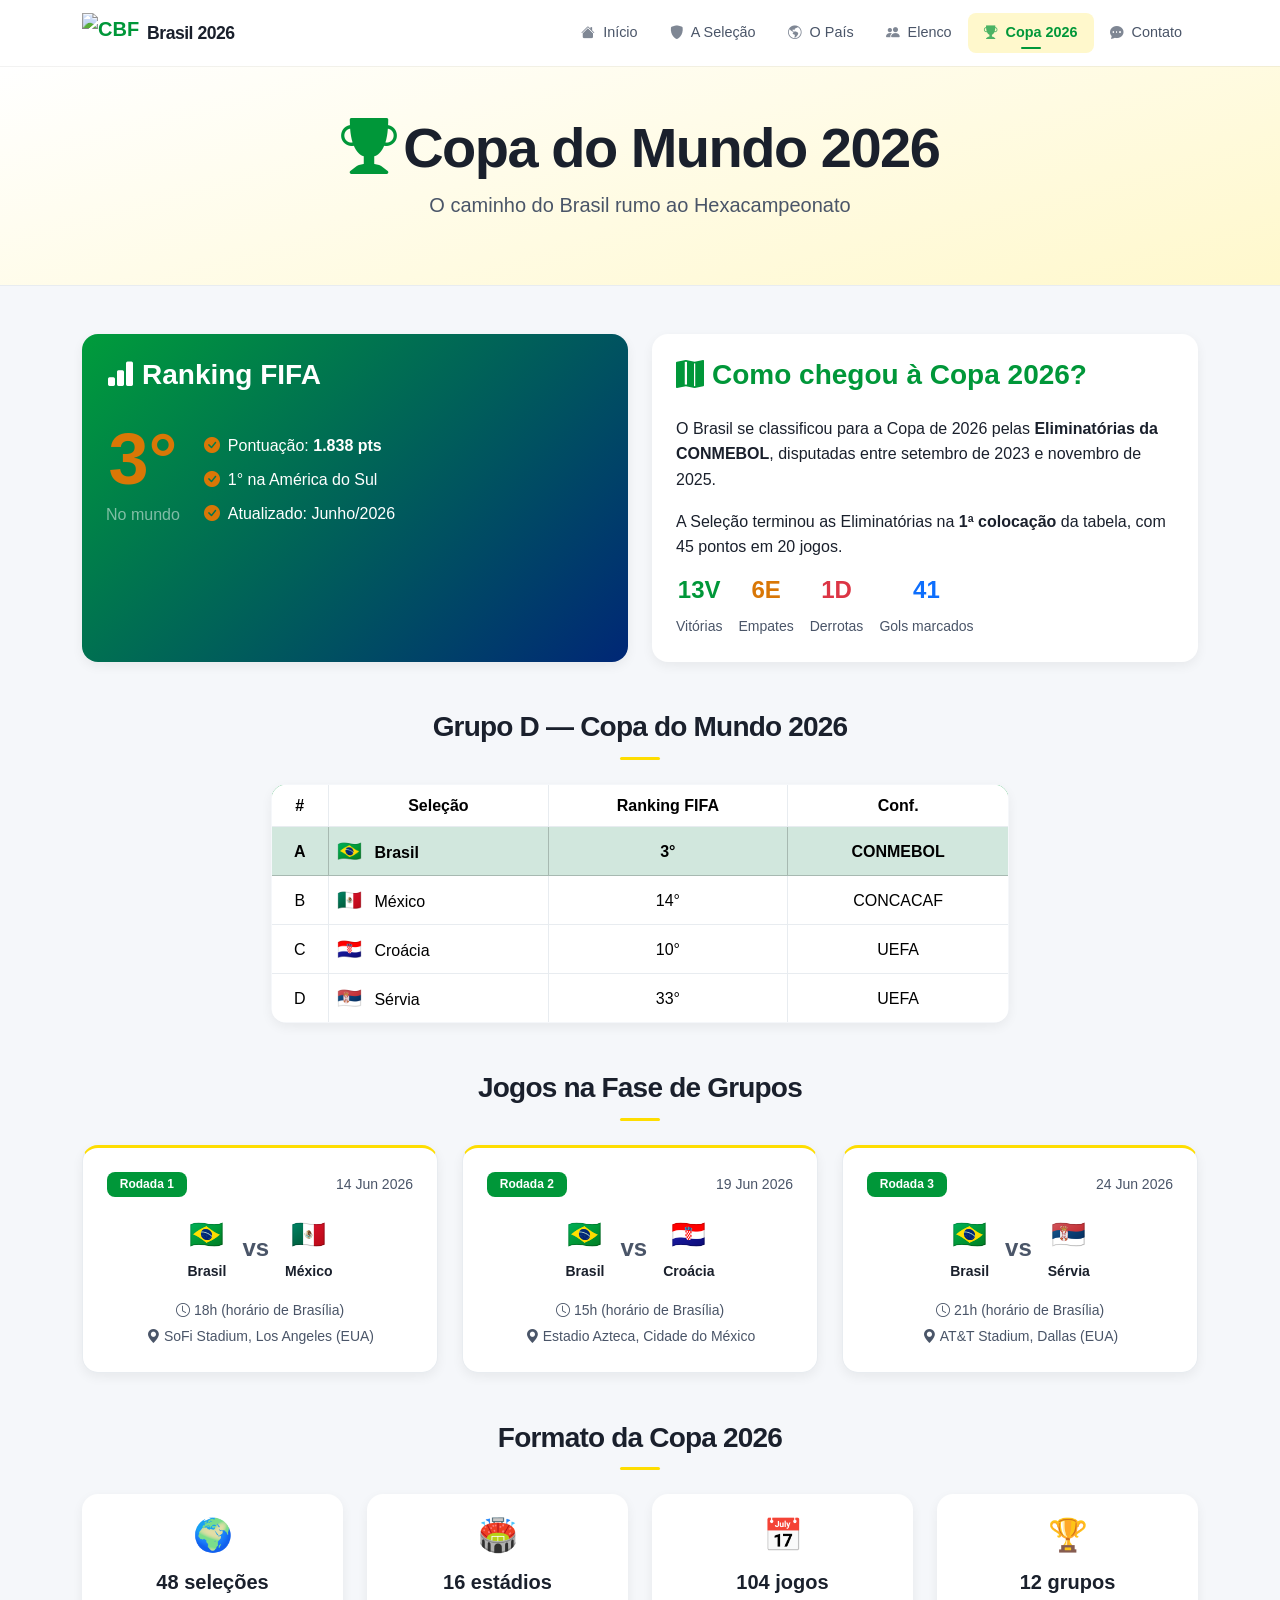
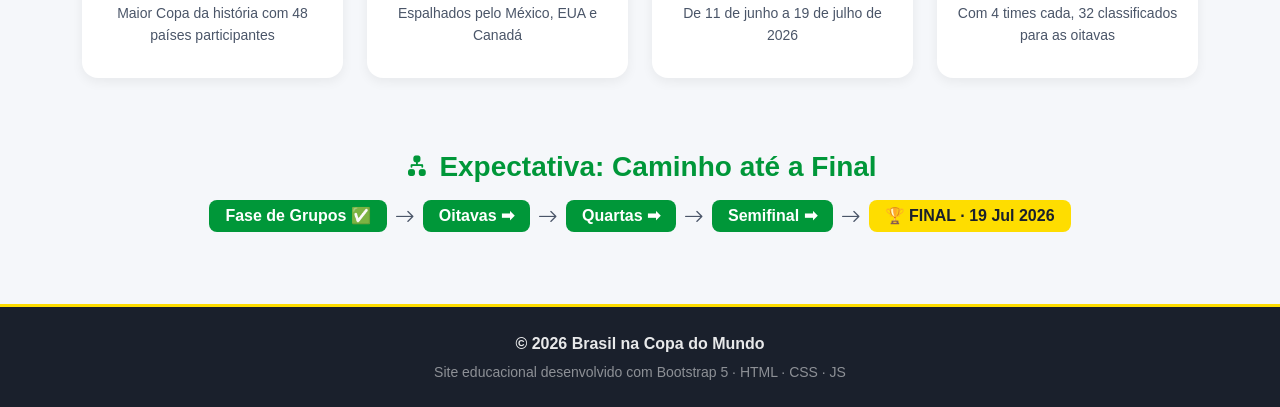
==== copa2026.html @ d20e6089 "v1.0 v1.0" ====
<!DOCTYPE html>
<html lang="pt-BR">
<head>
  <meta charset="UTF-8"/>
  <meta name="viewport" content="width=device-width, initial-scale=1.0"/>
  <title>Copa 2026 - Brasil</title>
  <link rel="stylesheet" href="https://cdn.jsdelivr.net/npm/bootstrap@5.3.3/dist/css/bootstrap.min.css"/>
  <link rel="stylesheet" href="https://cdn.jsdelivr.net/npm/bootstrap-icons@1.11.3/font/bootstrap-icons.min.css"/>
  <link rel="stylesheet" href="css/style.css"/>
</head>
<body>

  <nav class="navbar navbar-expand-lg navbar-light sticky-top" id="mainNav">
    <div class="container">
      <a class="navbar-brand d-flex align-items-center gap-2" href="index.html">
        <img src="https://upload.wikimedia.org/wikipedia/commons/thumb/4/47/CBF_logo.svg/80px-CBF_logo.svg.png" alt="CBF" height="40"/>
        <span class="fw-bold">Brasil 2026</span>
      </a>
      <button class="navbar-toggler" type="button" data-bs-toggle="collapse" data-bs-target="#navMenu">
        <span class="navbar-toggler-icon"></span>
      </button>
      <div class="collapse navbar-collapse" id="navMenu">
        <ul class="navbar-nav ms-auto">
          <li class="nav-item"><a class="nav-link" href="index.html"><i class="bi bi-house-fill"></i> Início</a></li>
          <li class="nav-item"><a class="nav-link" href="selecao.html"><i class="bi bi-shield-fill"></i> A Seleção</a></li>
          <li class="nav-item"><a class="nav-link" href="pais.html"><i class="bi bi-globe-americas"></i> O País</a></li>
          <li class="nav-item"><a class="nav-link" href="elenco.html"><i class="bi bi-people-fill"></i> Elenco</a></li>
          <li class="nav-item"><a class="nav-link active" href="copa2026.html"><i class="bi bi-trophy-fill"></i> Copa 2026</a></li>
          <li class="nav-item"><a class="nav-link" href="formulario.html"><i class="bi bi-chat-dots-fill"></i> Contato</a></li>
        </ul>
      </div>
    </div>
  </nav>

  <div class="page-header text-center py-5">
    <div class="container">
      <h1 class="display-4 fw-bold"><i class="bi bi-trophy-fill me-2"></i>Copa do Mundo 2026</h1>
      <p class="lead">O caminho do Brasil rumo ao Hexacampeonato</p>
    </div>
  </div>

  <div class="container py-5">

    <!-- CLASSIFICAÇÃO -->
    <div class="row g-4 mb-5">
      <div class="col-md-6">
        <div class="p-4 rounded-4 shadow h-100" style="background:linear-gradient(135deg,#009c3b,#002776);">
          <h3 class="text-white fw-bold mb-4"><i class="bi bi-bar-chart-fill me-2"></i>Ranking FIFA</h3>
          <div class="d-flex align-items-center gap-4">
            <div class="text-center">
              <h1 class="display-2 fw-bold text-warning mb-0">3°</h1>
              <p class="text-white-50">No mundo</p>
            </div>
            <div class="text-white">
              <p class="mb-2"><i class="bi bi-check-circle-fill text-warning me-2"></i>Pontuação: <strong>1.838 pts</strong></p>
              <p class="mb-2"><i class="bi bi-check-circle-fill text-warning me-2"></i>1° na América do Sul</p>
              <p class="mb-0"><i class="bi bi-check-circle-fill text-warning me-2"></i>Atualizado: Junho/2026</p>
            </div>
          </div>
        </div>
      </div>
      <div class="col-md-6">
        <div class="p-4 rounded-4 shadow h-100 bg-light">
          <h3 class="fw-bold mb-4 text-success"><i class="bi bi-map-fill me-2"></i>Como chegou à Copa 2026?</h3>
          <p>O Brasil se classificou para a Copa de 2026 pelas <strong>Eliminatórias da CONMEBOL</strong>, disputadas entre setembro de 2023 e novembro de 2025.</p>
          <p>A Seleção terminou as Eliminatórias na <strong>1ª colocação</strong> da tabela, com 45 pontos em 20 jogos.</p>
          <div class="d-flex gap-3 mt-3">
            <div class="text-center">
              <h4 class="fw-bold text-success">13V</h4>
              <small class="text-muted">Vitórias</small>
            </div>
            <div class="text-center">
              <h4 class="fw-bold text-warning">6E</h4>
              <small class="text-muted">Empates</small>
            </div>
            <div class="text-center">
              <h4 class="fw-bold text-danger">1D</h4>
              <small class="text-muted">Derrotas</small>
            </div>
            <div class="text-center">
              <h4 class="fw-bold text-primary">41</h4>
              <small class="text-muted">Gols marcados</small>
            </div>
          </div>
        </div>
      </div>
    </div>

    <!-- GRUPO -->
    <h2 class="section-title text-center mb-4">Grupo D — Copa do Mundo 2026</h2>
    <div class="row g-3 justify-content-center mb-5">
      <div class="col-md-8">
        <div class="table-responsive rounded-4 overflow-hidden shadow">
          <table class="table table-bordered align-middle text-center mb-0">
            <thead style="background:#009c3b; color:white;">
              <tr>
                <th>#</th>
                <th>Seleção</th>
                <th>Ranking FIFA</th>
                <th>Conf.</th>
              </tr>
            </thead>
            <tbody>
              <tr class="table-success fw-bold">
                <td>A</td>
                <td class="text-start"><span class="fs-5 me-2">🇧🇷</span> Brasil</td>
                <td>3°</td>
                <td>CONMEBOL</td>
              </tr>
              <tr>
                <td>B</td>
                <td class="text-start"><span class="fs-5 me-2">🇲🇽</span> México</td>
                <td>14°</td>
                <td>CONCACAF</td>
              </tr>
              <tr>
                <td>C</td>
                <td class="text-start"><span class="fs-5 me-2">🇭🇷</span> Croácia</td>
                <td>10°</td>
                <td>UEFA</td>
              </tr>
              <tr>
                <td>D</td>
                <td class="text-start"><span class="fs-5 me-2">🇷🇸</span> Sérvia</td>
                <td>33°</td>
                <td>UEFA</td>
              </tr>
            </tbody>
          </table>
        </div>
      </div>
    </div>

    <!-- JOGOS NA FASE DE GRUPOS -->
    <h2 class="section-title text-center mb-4">Jogos na Fase de Grupos</h2>
    <div class="row g-4 mb-5">

      <div class="col-md-4">
        <div class="jogo-card p-4 rounded-4 shadow h-100">
          <div class="d-flex justify-content-between align-items-center mb-3">
            <span class="badge bg-success">Rodada 1</span>
            <span class="text-muted small">14 Jun 2026</span>
          </div>
          <div class="text-center">
            <div class="d-flex align-items-center justify-content-center gap-3 mb-3">
              <div class="text-center">
                <div class="fs-3">🇧🇷</div>
                <small class="fw-bold">Brasil</small>
              </div>
              <span class="fs-4 fw-bold text-muted">vs</span>
              <div class="text-center">
                <div class="fs-3">🇲🇽</div>
                <small class="fw-bold">México</small>
              </div>
            </div>
            <p class="text-muted small mb-1"><i class="bi bi-clock me-1"></i>18h (horário de Brasília)</p>
            <p class="text-muted small mb-0"><i class="bi bi-geo-alt-fill me-1"></i>SoFi Stadium, Los Angeles (EUA)</p>
          </div>
        </div>
      </div>

      <div class="col-md-4">
        <div class="jogo-card p-4 rounded-4 shadow h-100">
          <div class="d-flex justify-content-between align-items-center mb-3">
            <span class="badge bg-success">Rodada 2</span>
            <span class="text-muted small">19 Jun 2026</span>
          </div>
          <div class="text-center">
            <div class="d-flex align-items-center justify-content-center gap-3 mb-3">
              <div class="text-center">
                <div class="fs-3">🇧🇷</div>
                <small class="fw-bold">Brasil</small>
              </div>
              <span class="fs-4 fw-bold text-muted">vs</span>
              <div class="text-center">
                <div class="fs-3">🇭🇷</div>
                <small class="fw-bold">Croácia</small>
              </div>
            </div>
            <p class="text-muted small mb-1"><i class="bi bi-clock me-1"></i>15h (horário de Brasília)</p>
            <p class="text-muted small mb-0"><i class="bi bi-geo-alt-fill me-1"></i>Estadio Azteca, Cidade do México</p>
          </div>
        </div>
      </div>

      <div class="col-md-4">
        <div class="jogo-card p-4 rounded-4 shadow h-100">
          <div class="d-flex justify-content-between align-items-center mb-3">
            <span class="badge bg-success">Rodada 3</span>
            <span class="text-muted small">24 Jun 2026</span>
          </div>
          <div class="text-center">
            <div class="d-flex align-items-center justify-content-center gap-3 mb-3">
              <div class="text-center">
                <div class="fs-3">🇧🇷</div>
                <small class="fw-bold">Brasil</small>
              </div>
              <span class="fs-4 fw-bold text-muted">vs</span>
              <div class="text-center">
                <div class="fs-3">🇷🇸</div>
                <small class="fw-bold">Sérvia</small>
              </div>
            </div>
            <p class="text-muted small mb-1"><i class="bi bi-clock me-1"></i>21h (horário de Brasília)</p>
            <p class="text-muted small mb-0"><i class="bi bi-geo-alt-fill me-1"></i>AT&amp;T Stadium, Dallas (EUA)</p>
          </div>
        </div>
      </div>
    </div>

    <!-- FORMATO DA COPA 2026 -->
    <h2 class="section-title text-center mb-4">Formato da Copa 2026</h2>
    <div class="row g-4 mb-5">
      <div class="col-md-3 col-sm-6">
        <div class="text-center p-3 rounded-4 bg-light shadow-sm h-100">
          <div class="fs-2 mb-2">🌍</div>
          <h5 class="fw-bold">48 seleções</h5>
          <p class="text-muted small">Maior Copa da história com 48 países participantes</p>
        </div>
      </div>
      <div class="col-md-3 col-sm-6">
        <div class="text-center p-3 rounded-4 bg-light shadow-sm h-100">
          <div class="fs-2 mb-2">🏟️</div>
          <h5 class="fw-bold">16 estádios</h5>
          <p class="text-muted small">Espalhados pelo México, EUA e Canadá</p>
        </div>
      </div>
      <div class="col-md-3 col-sm-6">
        <div class="text-center p-3 rounded-4 bg-light shadow-sm h-100">
          <div class="fs-2 mb-2">📅</div>
          <h5 class="fw-bold">104 jogos</h5>
          <p class="text-muted small">De 11 de junho a 19 de julho de 2026</p>
        </div>
      </div>
      <div class="col-md-3 col-sm-6">
        <div class="text-center p-3 rounded-4 bg-light shadow-sm h-100">
          <div class="fs-2 mb-2">🏆</div>
          <h5 class="fw-bold">12 grupos</h5>
          <p class="text-muted small">Com 4 times cada, 32 classificados para as oitavas</p>
        </div>
      </div>
    </div>

    <!-- CHAVEAMENTO (SIMULADO) -->
    <div class="p-4 rounded-4 text-center" style="background:linear-gradient(135deg,#009c3b15,#002776 15);">
      <h3 class="fw-bold text-success mb-3"><i class="bi bi-diagram-2-fill me-2"></i>Expectativa: Caminho até a Final</h3>
      <div class="d-flex flex-wrap justify-content-center gap-2">
        <span class="badge bg-success fs-6 px-3 py-2">Fase de Grupos ✅</span>
        <i class="bi bi-arrow-right text-muted align-self-center fs-5"></i>
        <span class="badge bg-success fs-6 px-3 py-2">Oitavas ➡</span>
        <i class="bi bi-arrow-right text-muted align-self-center fs-5"></i>
        <span class="badge bg-success fs-6 px-3 py-2">Quartas ➡</span>
        <i class="bi bi-arrow-right text-muted align-self-center fs-5"></i>
        <span class="badge bg-success fs-6 px-3 py-2">Semifinal ➡</span>
        <i class="bi bi-arrow-right text-muted align-self-center fs-5"></i>
        <span class="badge bg-warning text-dark fs-6 px-3 py-2">🏆 FINAL · 19 Jul 2026</span>
      </div>
    </div>

  </div>

  <footer class="footer-bg text-white py-4">
    <div class="container text-center">
      <p class="mb-1 fw-bold">© 2026 Brasil na Copa do Mundo</p>
      <p class="mb-0 text-white-50 small">Site educacional desenvolvido com Bootstrap 5 · HTML · CSS · JS</p>
    </div>
  </footer>

  <script src="https://cdn.jsdelivr.net/npm/bootstrap@5.3.3/dist/js/bootstrap.bundle.min.js"></script>
  <script src="js/main.js"></script>
</body>
</html>
---- css/style.css ----
/* =============================================
   BRASIL 2026 — MINIMALISTA & MODERNO
   ============================================= */

:root {
  --verde: #009739;
  --verde-escuro: #007a2e;
  --amarelo: #FEDD00;
  --amarelo-claro: #FFF8CC;
  --azul: #002776;
  --azul-escuro: #001a52;
  --cinza-claro: #F5F7FA;
  --cinza-medio: #E8ECF0;
  --cinza-texto: #4A5568;
  --preto: #1A202C;
}

/* RESET E BASE */
* {
  margin: 0;
  padding: 0;
  box-sizing: border-box;
}

body {
  font-family: -apple-system, BlinkMacSystemFont, 'Inter', 'Segoe UI', sans-serif;
  color: var(--preto);
  background: var(--cinza-claro);
  line-height: 1.6;
  -webkit-font-smoothing: antialiased;
  -moz-osx-font-smoothing: grayscale;
}

/* =============================================
   NAVBAR — Minimalista
   ============================================= */
#mainNav {
  background: #ffffff;
  box-shadow: 0 1px 0 rgba(0,0,0,0.05);
  backdrop-filter: blur(10px);
}

#mainNav .navbar-brand {
  font-weight: 700;
  color: var(--verde);
}

#mainNav .navbar-brand span {
  font-size: 1.1rem;
  letter-spacing: -0.5px;
  color: var(--preto);
}

#mainNav .nav-link {
  color: var(--cinza-texto) !important;
  font-weight: 500;
  font-size: 0.9rem;
  padding: 0.5rem 1rem;
  border-radius: 8px;
  transition: all 0.2s cubic-bezier(0.4, 0, 0.2, 1);
  position: relative;
}

#mainNav .nav-link i {
  font-size: 0.85rem;
  margin-right: 4px;
  opacity: 0.7;
}

#mainNav .nav-link:hover {
  color: var(--verde) !important;
  background: var(--amarelo-claro);
}

#mainNav .nav-link.active {
  color: var(--verde) !important;
  background: var(--amarelo-claro);
  font-weight: 600;
}

#mainNav .nav-link.active::after {
  content: '';
  position: absolute;
  bottom: 4px;
  left: 50%;
  transform: translateX(-50%);
  width: 20px;
  height: 2px;
  background: var(--verde);
  border-radius: 2px;
}

/* =============================================
   HERO — Minimalista & Moderno
   ============================================= */
.hero {
  min-height: 85vh;
  background: linear-gradient(165deg, #ffffff 0%, var(--amarelo-claro) 100%);
  position: relative;
  overflow: hidden;
  display: flex;
  align-items: center;
  justify-content: center;
}

.hero::before {
  content: '';
  position: absolute;
  top: -20%;
  right: -10%;
  width: 600px;
  height: 600px;
  background: radial-gradient(circle, var(--amarelo) 0%, transparent 70%);
  opacity: 0.15;
  border-radius: 50%;
}

.hero::after {
  content: '';
  position: absolute;
  bottom: -25%;
  left: -10%;
  width: 500px;
  height: 500px;
  background: radial-gradient(circle, var(--verde) 0%, transparent 70%);
  opacity: 0.12;
  border-radius: 50%;
}

.hero-overlay {
  display: none;
}

.hero h1 {
  color: var(--preto);
  font-weight: 800;
  letter-spacing: -2px;
}

.hero p {
  color: var(--cinza-texto);
  font-weight: 500;
}

.hero-escudo {
  width: 140px;
  filter: drop-shadow(0 8px 20px rgba(0,0,0,0.08));
  animation: floatSubtle 4s ease-in-out infinite;
}

@keyframes floatSubtle {
  0%, 100% { transform: translateY(0px); }
  50%      { transform: translateY(-8px); }
}

.text-shadow {
  text-shadow: none;
}

.btn-warning {
  background: var(--amarelo);
  border: 2px solid var(--amarelo);
  color: var(--preto);
  font-weight: 700;
  padding: 0.85rem 2.5rem;
  border-radius: 12px;
  transition: all 0.3s cubic-bezier(0.4, 0, 0.2, 1);
  text-transform: uppercase;
  letter-spacing: 0.5px;
  font-size: 0.9rem;
  box-shadow: 0 4px 12px rgba(254, 221, 0, 0.3);
}

.btn-warning:hover {
  background: var(--verde);
  border-color: var(--verde);
  color: white;
  transform: translateY(-2px);
  box-shadow: 0 8px 20px rgba(0, 151, 57, 0.3);
}

/* =============================================
   PAGE HEADER — Minimalista
   ============================================= */
.page-header {
  background: linear-gradient(165deg, #ffffff 0%, var(--amarelo-claro) 100%);
  border-bottom: 1px solid var(--cinza-medio);
  padding: 3rem 0 !important;
}

.page-header h1 {
  color: var(--preto);
  font-weight: 800;
  letter-spacing: -1.5px;
}

.page-header p {
  color: var(--cinza-texto);
  font-weight: 500;
}

.page-header i {
  color: var(--verde);
}

/* =============================================
   SECTION TITLE — Minimalista
   ============================================= */
.section-title {
  font-size: 1.75rem;
  font-weight: 700;
  color: var(--preto);
  position: relative;
  padding-bottom: 1rem;
  letter-spacing: -0.8px;
}

.section-title::after {
  content: '';
  position: absolute;
  bottom: 0;
  left: 50%;
  transform: translateX(-50%);
  width: 40px;
  height: 3px;
  background: var(--amarelo);
  border-radius: 3px;
}

/* =============================================
   CARDS — Minimalista & Moderno
   ============================================= */
.card-stat {
  background: #ffffff;
  border: 3px solid var(--verde);
  border-radius: 16px;
  transition: all 0.3s cubic-bezier(0.4, 0, 0.2, 1);
}

.card-stat:hover {
  transform: translateY(-4px);
  box-shadow: 0 12px 28px rgba(0,0,0,0.08) !important;
  border-left-color: var(--amarelo);
}

.jogo-card {
  background: #ffffff;
  border: 1px solid var(--cinza-medio);
  border-top: 3px solid var(--amarelo);
  border-radius: 16px;
  transition: all 0.3s cubic-bezier(0.4, 0, 0.2, 1);
}

.jogo-card:hover {
  transform: translateY(-4px);
  box-shadow: 0 12px 28px rgba(0,0,0,0.08);
  border-top-color: var(--verde);
}

.info-box {
  background: #ffffff;
  border: 1px solid var(--cinza-medio);
  border-left: 3px solid var(--verde);
  border-radius: 12px;
  transition: all 0.2s;
}

.info-box:hover {
  border-left-color: var(--amarelo);
}

.uniform-card {
  background: #ffffff;
  border: 1px solid var(--cinza-medio);
  border-radius: 16px;
  transition: all 0.3s cubic-bezier(0.4, 0, 0.2, 1);
}

.uniform-card:hover {
  transform: translateY(-4px);
  box-shadow: 0 12px 28px rgba(0,0,0,0.08);
}

.curiosidade-card {
  background: #ffffff;
  border: 1px solid var(--cinza-medio);
  border-bottom: 3px solid var(--verde);
  border-radius: 16px;
  transition: all 0.3s cubic-bezier(0.4, 0, 0.2, 1);
}

.curiosidade-card:hover {
  transform: translateY(-4px);
  box-shadow: 0 12px 28px rgba(0,0,0,0.08);
  border-bottom-color: var(--amarelo);
}

/* =============================================
   ACCORDION — Minimalista
   ============================================= */
.accordion-item {
  border: 1px solid var(--cinza-medio) !important;
  background: #ffffff;
}

.accordion-button {
  font-weight: 600;
  color: var(--preto);
  background: #ffffff;
  border-radius: 12px !important;
}

.accordion-button:not(.collapsed) {
  background: var(--amarelo-claro);
  color: var(--verde);
  box-shadow: none;
}

.accordion-button:focus {
  box-shadow: 0 0 0 3px rgba(0,151,57,0.15);
  border-color: var(--verde);
}

.accordion-button::after {
  filter: brightness(0) saturate(100%) invert(31%) sepia(93%) saturate(1088%) hue-rotate(131deg);
}

/* =============================================
   JOGADORES — CARDS Minimalista
   ============================================= */
.numero-camisa {
  position: absolute;
  top: 12px;
  right: 12px;
  background: var(--verde);
  color: #fff;
  font-weight: 700;
  font-size: 1rem;
  width: 36px;
  height: 36px;
  border-radius: 10px;
  display: flex;
  align-items: center;
  justify-content: center;
  z-index: 1;
  box-shadow: 0 4px 12px rgba(0,151,57,0.25);
}

.numero-camisa.destaque {
  background: var(--amarelo);
  color: var(--verde-escuro);
  font-size: 1.1rem;
  font-weight: 800;
}

.card {
  position: relative;
  transition: all 0.3s cubic-bezier(0.4, 0, 0.2, 1);
  background: #ffffff;
  border: 1px solid var(--cinza-medio) !important;
  border-radius: 16px !important;
}

.card:hover {
  transform: translateY(-6px);
  box-shadow: 0 16px 32px rgba(0,0,0,0.1) !important;
}

.goleiro-bg  { background: linear-gradient(135deg, #E6F7ED 0%, #C1E8D1 100%); }
.defensor-bg { background: linear-gradient(135deg, #E6EDFF 0%, #C1D4FF 100%); }
.meia-bg     { background: linear-gradient(135deg, #FFF8E1 0%, #FFE999 100%); }
.atacante-bg { background: linear-gradient(135deg, #FFEBEE 0%, #FFCDD2 100%); }

.card-foto-placeholder {
  position: relative;
  overflow: hidden;
}

.badge {
  border-radius: 8px;
  font-weight: 600;
  padding: 0.4rem 0.8rem;
  font-size: 0.75rem;
}

.badge.bg-success { background: var(--verde) !important; }
.badge.bg-primary { background: var(--azul) !important; }
.badge.bg-warning { background: var(--amarelo) !important; color: var(--preto) !important; }
.badge.bg-danger  { background: #E53E3E !important; }

/* =============================================
   LENDAS — Minimalista
   ============================================= */
.lenda-card {
  background: #ffffff;
  border: 1px solid var(--cinza-medio);
  border-left: 4px solid var(--amarelo);
  border-radius: 16px;
  transition: all 0.3s cubic-bezier(0.4, 0, 0.2, 1);
}

.lenda-card:hover {
  transform: translateY(-4px);
  box-shadow: 0 12px 28px rgba(0,0,0,0.08);
  border-left-color: var(--verde);
}

.lenda-foto-circle {
  width: 80px;
  height: 80px;
  border-radius: 16px;
  display: flex;
  align-items: center;
  justify-content: center;
  font-size: 2.2rem;
  flex-shrink: 0;
  box-shadow: 0 8px 20px rgba(0,0,0,0.08);
}

/* =============================================
   TÉCNICO — TIMELINE Minimalista
   ============================================= */
.timeline-item {
  padding-left: 1.2rem;
  border-left: 2px solid var(--cinza-medio);
  margin-left: 0.5rem;
  position: relative;
}

.timeline-item::before {
  content: '';
  position: absolute;
  left: -5px;
  top: 8px;
  width: 8px;
  height: 8px;
  background: var(--verde);
  border-radius: 50%;
}

.tecnico-foto-circle {
  border: 4px solid var(--amarelo);
  box-shadow: 0 12px 32px rgba(0,0,0,0.1);
}

/* =============================================
   FORMULÁRIO — Minimalista
   ============================================= */
.form-control,
.form-select {
  border: 1px solid var(--cinza-medio);
  border-radius: 10px;
  padding: 0.7rem 1rem;
  font-size: 0.95rem;
  transition: all 0.2s;
}

.form-control:focus,
.form-select:focus {
  border-color: var(--verde);
  box-shadow: 0 0 0 3px rgba(0,151,57,0.1);
  outline: none;
}

.form-label {
  color: var(--cinza-texto);
  font-size: 0.9rem;
  margin-bottom: 0.5rem;
}

/* =============================================
   FOOTER — Minimalista
   ============================================= */
.footer-bg {
  background: var(--preto);
  border-top: 3px solid var(--amarelo);
}

.footer-bg p {
  color: rgba(255,255,255,0.9);
}

.footer-bg .text-white-50 {
  color: rgba(255,255,255,0.5) !important;
}

/* =============================================
   BOTÕES — Minimalista
   ============================================= */
.btn {
  border-radius: 10px;
  font-weight: 600;
  padding: 0.65rem 1.5rem;
  transition: all 0.3s cubic-bezier(0.4, 0, 0.2, 1);
  font-size: 0.9rem;
}

.btn-success {
  background: var(--verde);
  border: 2px solid var(--verde);
  color: white;
}

.btn-success:hover {
  background: var(--verde-escuro);
  border-color: var(--verde-escuro);
  transform: translateY(-2px);
  box-shadow: 0 8px 20px rgba(0,151,57,0.25);
}

.btn-outline-success {
  color: var(--verde);
  border: 2px solid var(--verde);
  background: transparent;
}

.btn-outline-success:hover {
  background: var(--verde);
  border-color: var(--verde);
  color: white;
  transform: translateY(-2px);
}

.btn-outline-success.active {
  background: var(--verde);
  border-color: var(--verde);
  color: white;
}

/* =============================================
   TABELAS — Minimalista
   ============================================= */
.table {
  border-radius: 12px;
  overflow: hidden;
}

.table thead {
  background: var(--verde);
  color: white;
}

.table-success {
  background: var(--amarelo-claro) !important;
}

.table-bordered {
  border: 1px solid var(--cinza-medio);
}

.table-hover tbody tr:hover {
  background: var(--amarelo-claro);
}

/* =============================================
   UTILITÁRIOS
   ============================================= */
.bg-light {
  background: #ffffff !important;
}

.text-success {
  color: var(--verde) !important;
}

.text-warning {
  color: #D97706 !important;
}

.text-muted {
  color: var(--cinza-texto) !important;
}

.rounded-4 {
  border-radius: 16px !important;
}

.shadow,
.shadow-sm {
  box-shadow: 0 4px 12px rgba(0,0,0,0.06) !important;
}

.shadow-lg {
  box-shadow: 0 12px 32px rgba(0,0,0,0.1) !important;
}

/* =============================================
   RESPONSIVIDADE
   ============================================= */
@media (max-width: 768px) {
  .hero h1 { 
    font-size: 2.2rem; 
    letter-spacing: -1px;
  }
  .hero p { font-size: 1rem; }
  .hero-escudo { width: 100px; }
  .section-title { font-size: 1.5rem; }
  
  #mainNav .nav-link {
    border-radius: 0;
    padding: 0.7rem 1rem;
  }
}

@media (max-width: 576px) {
  .hero {
    min-height: 70vh;
  }
  
  .hero h1 { 
    font-size: 1.8rem;
  }
  
  .page-header h1 {
    font-size: 2rem;
  }
  
  .card-stat,
  .jogo-card,
  .curiosidade-card {
    margin-bottom: 1rem;
  }
}
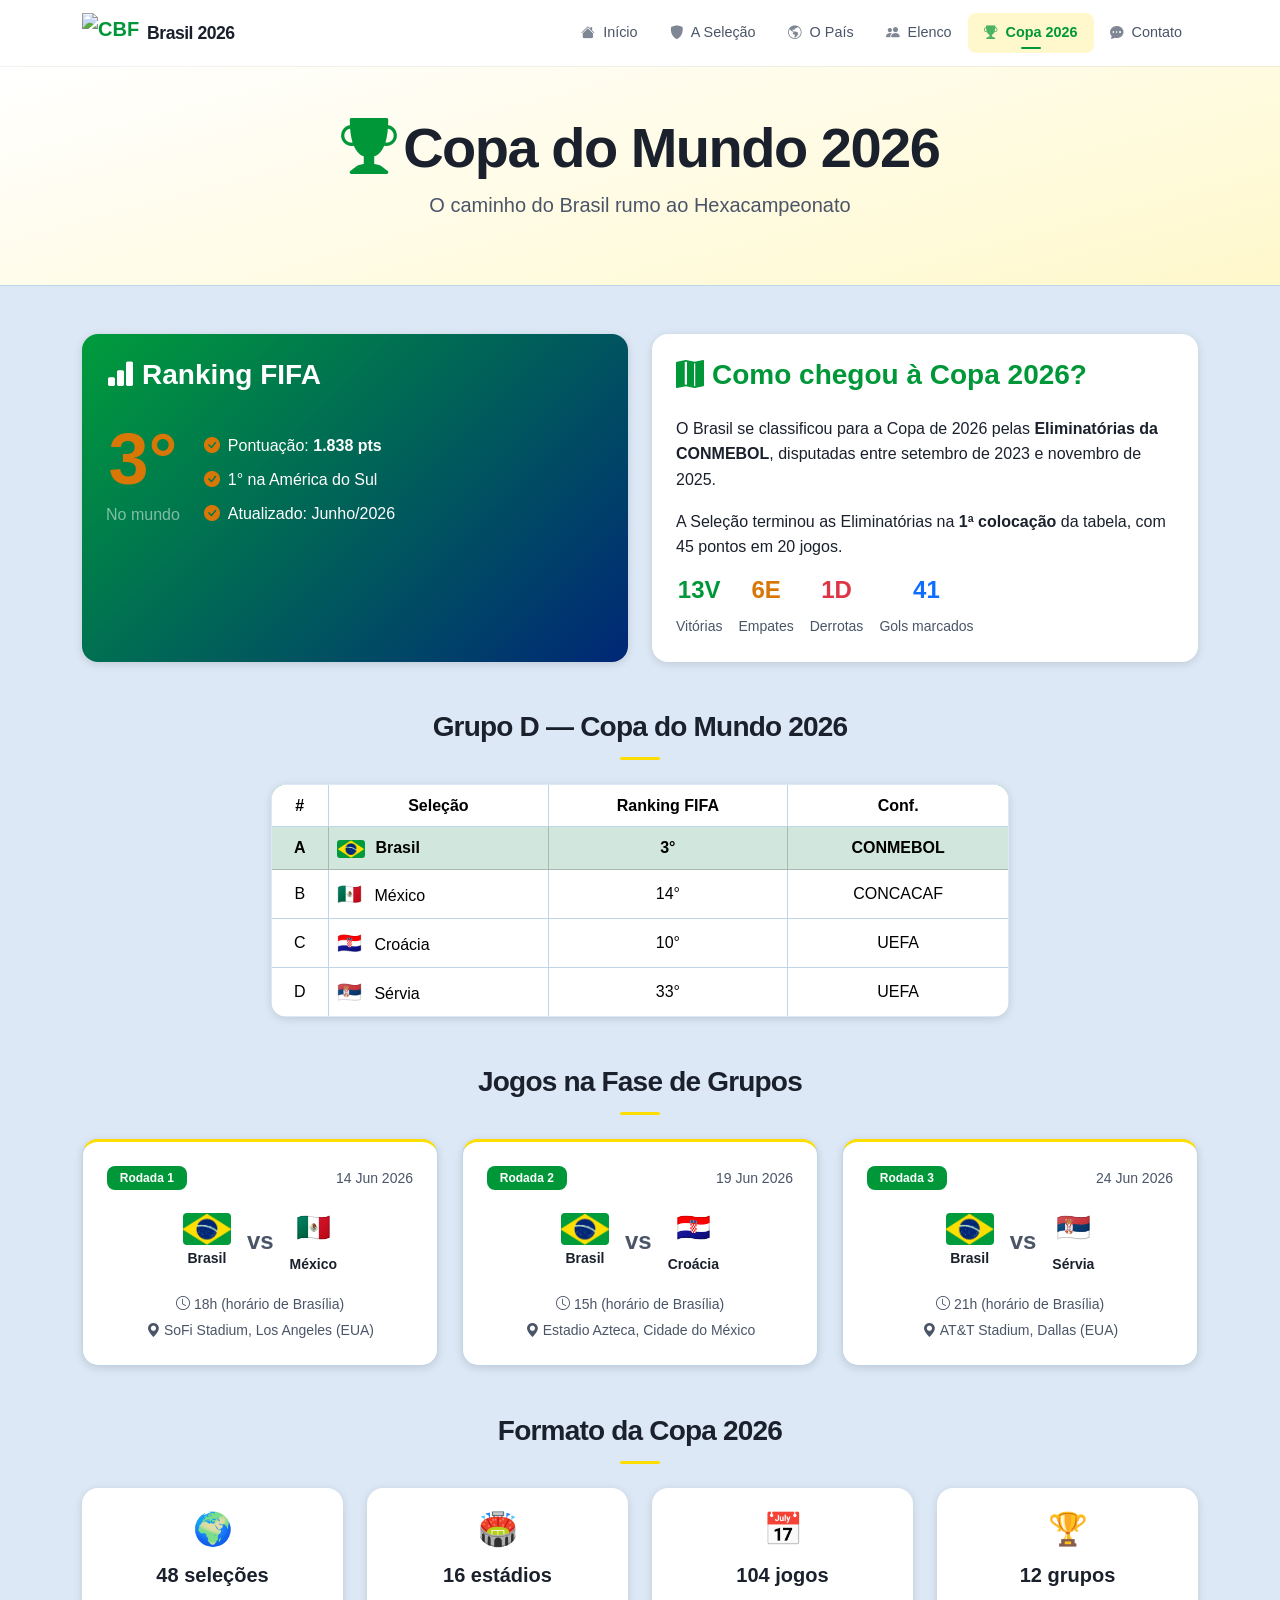
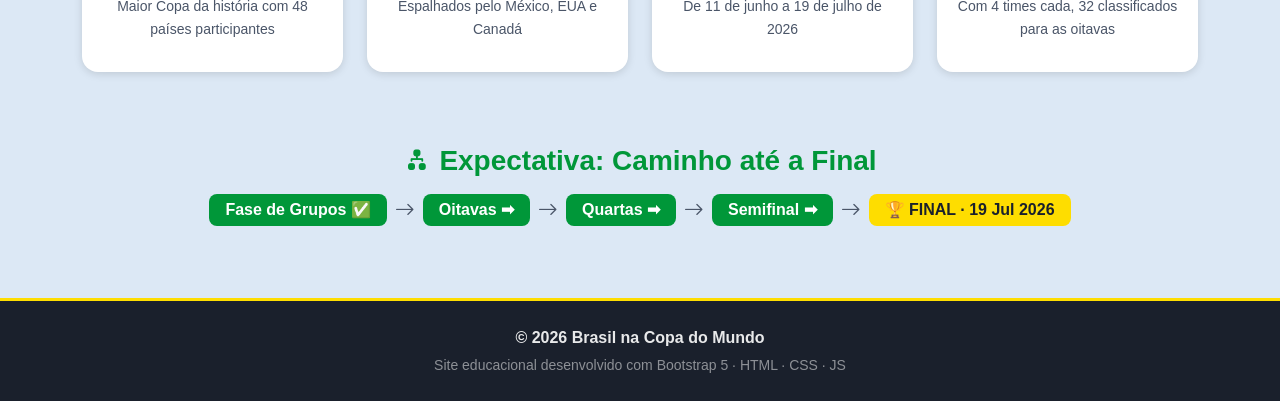
==== commit ac4627e9: "V1.1 V1.1" ====
--- a/copa2026.html
+++ b/copa2026.html
@@ -13,7 +13,7 @@
   <nav class="navbar navbar-expand-lg navbar-light sticky-top" id="mainNav">
     <div class="container">
       <a class="navbar-brand d-flex align-items-center gap-2" href="index.html">
-        <img src="https://upload.wikimedia.org/wikipedia/commons/thumb/4/47/CBF_logo.svg/80px-CBF_logo.svg.png" alt="CBF" height="40"/>
+        <img src="https://upload.wikimedia.org/wikipedia/commons/thumb/3/32/Confedera%C3%A7%C3%A3o_Brasileira_de_Futebol_logo_%282020%29.svg/1280px-Confedera%C3%A7%C3%A3o_Brasileira_de_Futebol_logo_%282020%29.svg.png" alt="CBF" height="40"/>
         <span class="fw-bold">Brasil 2026</span>
       </a>
       <button class="navbar-toggler" type="button" data-bs-toggle="collapse" data-bs-target="#navMenu">
@@ -103,7 +103,7 @@
             <tbody>
               <tr class="table-success fw-bold">
                 <td>A</td>
-                <td class="text-start"><span class="fs-5 me-2">🇧🇷</span> Brasil</td>
+                <td class="text-start"><img src="img/bandeira_simples.png" alt="Brasil" style="width:28px;height:18px;object-fit:cover;border-radius:3px;margin-right:6px;"> Brasil</td>
                 <td>3°</td>
                 <td>CONMEBOL</td>
               </tr>
@@ -144,7 +144,7 @@
           <div class="text-center">
             <div class="d-flex align-items-center justify-content-center gap-3 mb-3">
               <div class="text-center">
-                <div class="fs-3">🇧🇷</div>
+                <div><img src="img/bandeira_simples.png" alt="Brasil" style="width:48px;height:32px;object-fit:cover;border-radius:4px;"></div>
                 <small class="fw-bold">Brasil</small>
               </div>
               <span class="fs-4 fw-bold text-muted">vs</span>
@@ -168,7 +168,7 @@
           <div class="text-center">
             <div class="d-flex align-items-center justify-content-center gap-3 mb-3">
               <div class="text-center">
-                <div class="fs-3">🇧🇷</div>
+                <div><img src="img/bandeira_simples.png" alt="Brasil" style="width:48px;height:32px;object-fit:cover;border-radius:4px;"></div>
                 <small class="fw-bold">Brasil</small>
               </div>
               <span class="fs-4 fw-bold text-muted">vs</span>
@@ -192,7 +192,7 @@
           <div class="text-center">
             <div class="d-flex align-items-center justify-content-center gap-3 mb-3">
               <div class="text-center">
-                <div class="fs-3">🇧🇷</div>
+                <div><img src="img/bandeira_simples.png" alt="Brasil" style="width:48px;height:32px;object-fit:cover;border-radius:4px;"></div>
                 <small class="fw-bold">Brasil</small>
               </div>
               <span class="fs-4 fw-bold text-muted">vs</span>
--- a/css/style.css
+++ b/css/style.css
@@ -9,8 +9,8 @@
   --amarelo-claro: #FFF8CC;
   --azul: #002776;
   --azul-escuro: #001a52;
-  --cinza-claro: #F5F7FA;
-  --cinza-medio: #E8ECF0;
+  --cinza-claro: #dce8f5;
+  --cinza-medio: #c0d4e8;
   --cinza-texto: #4A5568;
   --preto: #1A202C;
 }
@@ -237,10 +237,14 @@
   transition: all 0.3s cubic-bezier(0.4, 0, 0.2, 1);
 }
 
-.card-stat:hover {
+.card-stat:hover,
+a:hover > .card-stat {
   transform: translateY(-4px);
   box-shadow: 0 12px 28px rgba(0,0,0,0.08) !important;
-  border-left-color: var(--amarelo);
+  border-top: 3px solid var(--amarelo) !important;
+  border-right: 3px solid var(--amarelo) !important;
+  border-bottom: 3px solid var(--amarelo) !important;
+  border-left: 3px solid var(--amarelo) !important;
 }
 
 .jogo-card {
@@ -577,11 +581,11 @@
 
 .shadow,
 .shadow-sm {
-  box-shadow: 0 4px 12px rgba(0,0,0,0.06) !important;
+  box-shadow: 0 2px 8px rgba(0,0,0,0.13) !important;
 }
 
 .shadow-lg {
-  box-shadow: 0 12px 32px rgba(0,0,0,0.1) !important;
+  box-shadow: 0 8px 24px rgba(0,0,0,0.16) !important;
 }
 
 /* =============================================
@@ -621,3 +625,107 @@
     margin-bottom: 1rem;
   }
 }
+
+/* =============================================
+   PLAYER HINO NACIONAL
+   ============================================= */
+.hino-player {
+  background: #ffffff;
+  border: 2px solid var(--amarelo);
+  border-radius: 16px;
+  padding: 1rem 1.25rem;
+  max-width: 480px;
+  box-shadow: 0 4px 16px rgba(254, 221, 0, 0.2);
+}
+
+.hino-flag {
+  font-size: 2rem;
+  line-height: 1;
+}
+
+.hino-title {
+  font-weight: 700;
+  font-size: 0.95rem;
+  color: var(--preto);
+}
+
+.hino-subtitle {
+  font-size: 0.78rem;
+  color: var(--cinza-texto);
+}
+
+.hino-btn {
+  width: 42px;
+  height: 42px;
+  border-radius: 50%;
+  background: var(--verde);
+  color: #fff;
+  border: none;
+  display: flex;
+  align-items: center;
+  justify-content: center;
+  font-size: 1.1rem;
+  cursor: pointer;
+  flex-shrink: 0;
+  transition: background 0.2s, transform 0.2s;
+  box-shadow: 0 4px 12px rgba(0,151,57,0.3);
+}
+
+.hino-btn:hover {
+  background: var(--verde-escuro);
+  transform: scale(1.08);
+}
+
+.hino-bar {
+  display: flex;
+  align-items: center;
+  gap: 0.6rem;
+}
+
+.hino-time {
+  font-size: 0.75rem;
+  color: var(--cinza-texto);
+  min-width: 30px;
+  font-variant-numeric: tabular-nums;
+}
+
+.hino-progress {
+  flex-grow: 1;
+  height: 5px;
+  background: var(--cinza-medio);
+  border-radius: 99px;
+  cursor: pointer;
+  position: relative;
+}
+
+.hino-fill {
+  height: 100%;
+  width: 0%;
+  background: var(--amarelo);
+  border-radius: 99px;
+  transition: width 0.3s linear;
+}
+
+/* =============================================
+   LEGENDA DO HINO
+   ============================================= */
+.hino-legenda {
+  background: var(--amarelo-claro);
+  border-left: 3px solid var(--amarelo);
+  border-radius: 12px;
+  padding: 1rem 1.25rem;
+  font-size: 0.82rem;
+  color: var(--cinza-texto);
+  line-height: 1.7;
+}
+
+.hino-legenda-titulo {
+  font-weight: 700;
+  font-size: 0.85rem;
+  color: var(--preto);
+  margin-bottom: 0.6rem;
+}
+
+.hino-legenda p {
+  margin-bottom: 0.6rem;
+}
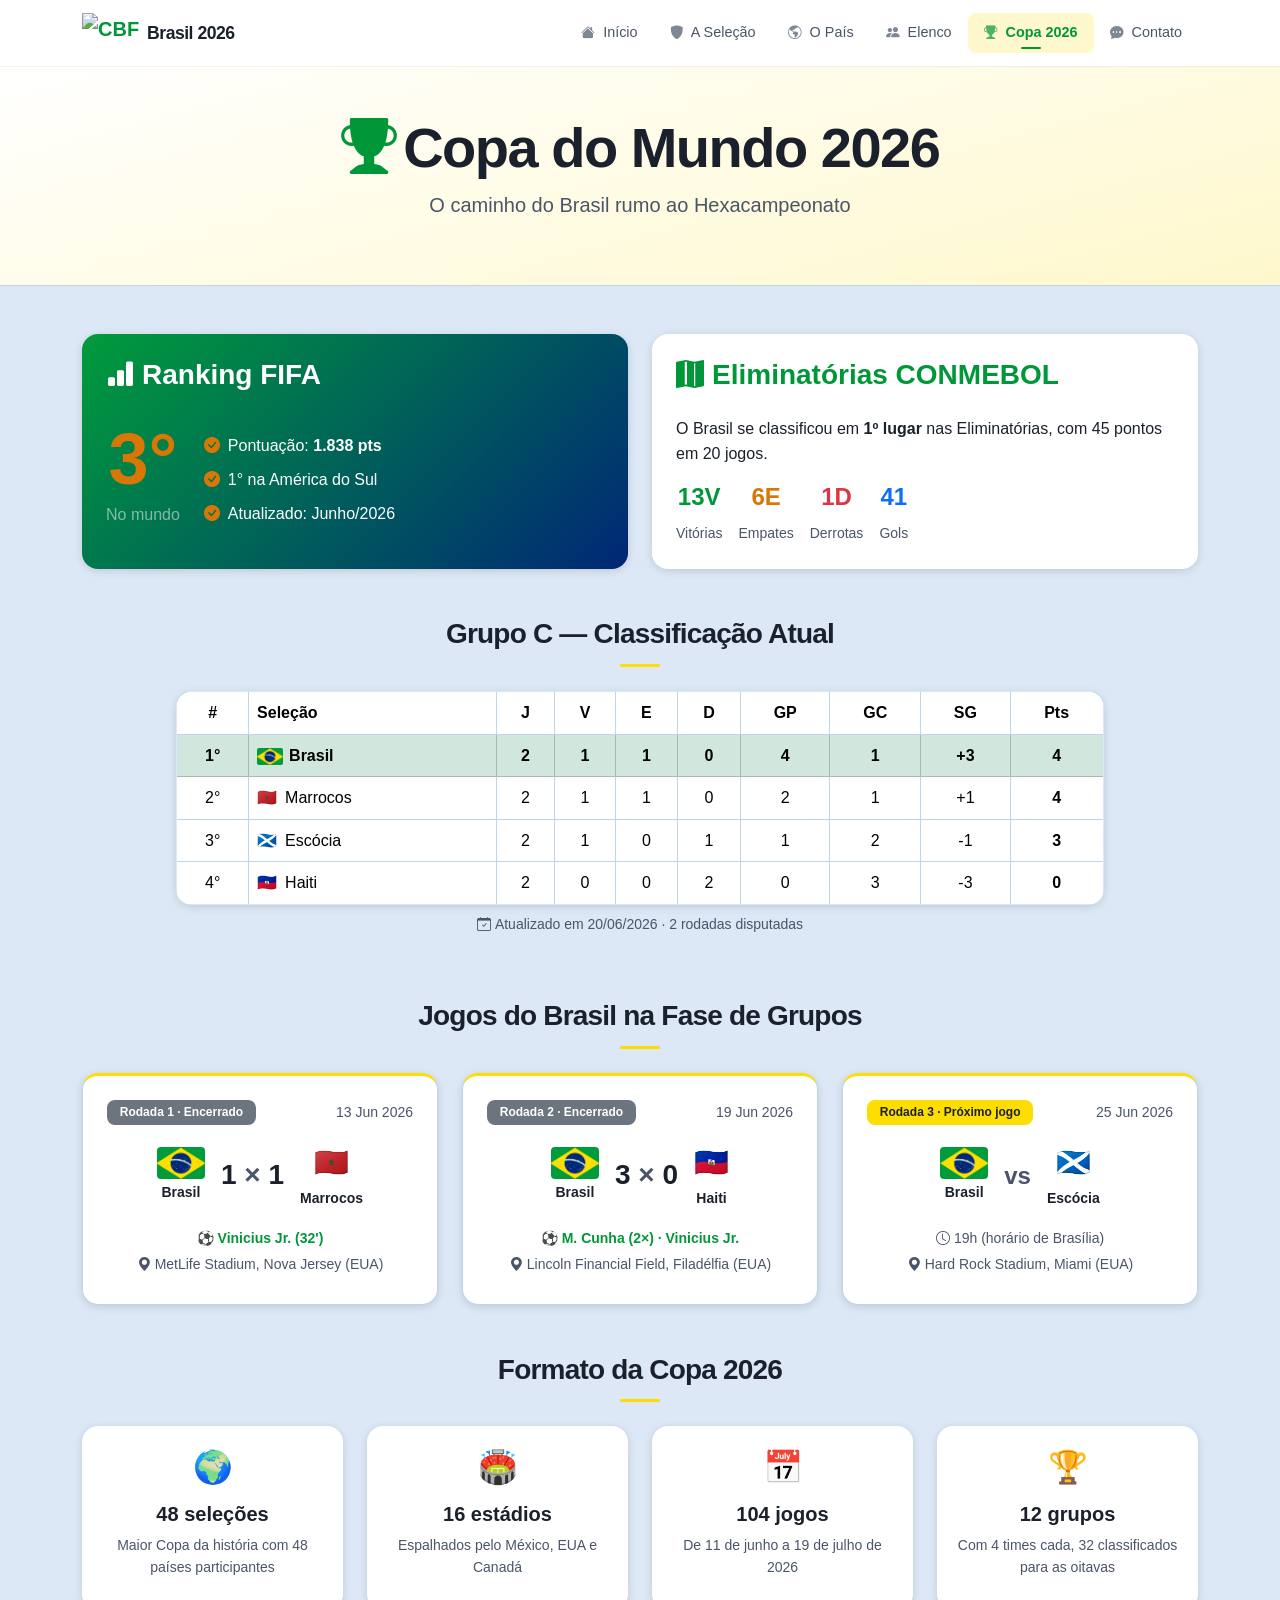
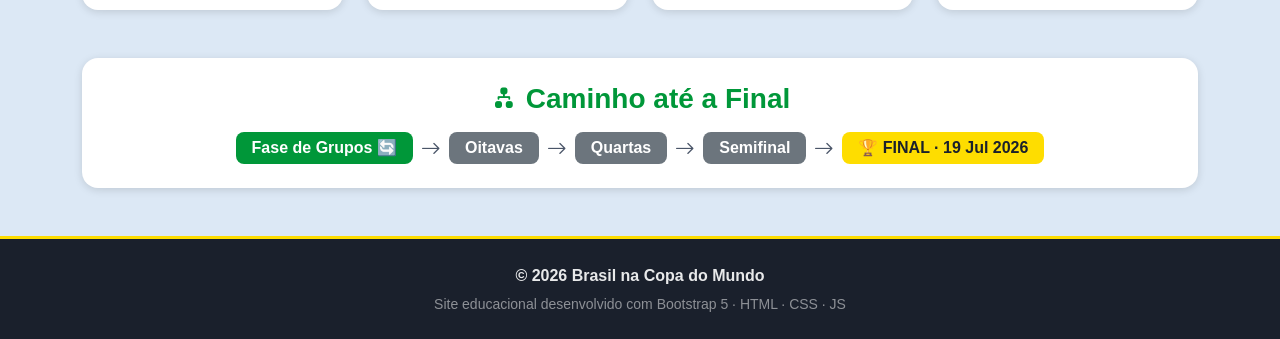
==== commit 93ae6cf3: "V1.2 V1.2" ====
--- a/copa2026.html
+++ b/copa2026.html
@@ -41,7 +41,7 @@
 
   <div class="container py-5">
 
-    <!-- CLASSIFICAÇÃO -->
+    <!-- RANKING E CLASSIFICAÇÃO -->
     <div class="row g-4 mb-5">
       <div class="col-md-6">
         <div class="p-4 rounded-4 shadow h-100" style="background:linear-gradient(135deg,#009c3b,#002776);">
@@ -60,10 +60,9 @@
         </div>
       </div>
       <div class="col-md-6">
-        <div class="p-4 rounded-4 shadow h-100 bg-light">
-          <h3 class="fw-bold mb-4 text-success"><i class="bi bi-map-fill me-2"></i>Como chegou à Copa 2026?</h3>
-          <p>O Brasil se classificou para a Copa de 2026 pelas <strong>Eliminatórias da CONMEBOL</strong>, disputadas entre setembro de 2023 e novembro de 2025.</p>
-          <p>A Seleção terminou as Eliminatórias na <strong>1ª colocação</strong> da tabela, com 45 pontos em 20 jogos.</p>
+        <div class="p-4 rounded-4 shadow h-100 bg-white">
+          <h3 class="fw-bold mb-4 text-success"><i class="bi bi-map-fill me-2"></i>Eliminatórias CONMEBOL</h3>
+          <p>O Brasil se classificou em <strong>1º lugar</strong> nas Eliminatórias, com 45 pontos em 20 jogos.</p>
           <div class="d-flex gap-3 mt-3">
             <div class="text-center">
               <h4 class="fw-bold text-success">13V</h4>
@@ -79,161 +78,176 @@
             </div>
             <div class="text-center">
               <h4 class="fw-bold text-primary">41</h4>
-              <small class="text-muted">Gols marcados</small>
-            </div>
-          </div>
-        </div>
-      </div>
-    </div>
-
-    <!-- GRUPO -->
-    <h2 class="section-title text-center mb-4">Grupo D — Copa do Mundo 2026</h2>
+              <small class="text-muted">Gols</small>
+            </div>
+          </div>
+        </div>
+      </div>
+    </div>
+
+    <!-- CLASSIFICAÇÃO DO GRUPO C (ATUALIZADA) -->
+    <h2 class="section-title text-center mb-4">Grupo C — Classificação Atual</h2>
     <div class="row g-3 justify-content-center mb-5">
-      <div class="col-md-8">
+      <div class="col-md-10">
         <div class="table-responsive rounded-4 overflow-hidden shadow">
           <table class="table table-bordered align-middle text-center mb-0">
             <thead style="background:#009c3b; color:white;">
               <tr>
                 <th>#</th>
-                <th>Seleção</th>
-                <th>Ranking FIFA</th>
-                <th>Conf.</th>
+                <th class="text-start">Seleção</th>
+                <th>J</th>
+                <th>V</th>
+                <th>E</th>
+                <th>D</th>
+                <th>GP</th>
+                <th>GC</th>
+                <th>SG</th>
+                <th>Pts</th>
               </tr>
             </thead>
             <tbody>
               <tr class="table-success fw-bold">
-                <td>A</td>
-                <td class="text-start"><img src="img/bandeira_simples.png" alt="Brasil" style="width:28px;height:18px;object-fit:cover;border-radius:3px;margin-right:6px;"> Brasil</td>
+                <td>1°</td>
+                <td class="text-start"><img src="img/bandeira_simples.png" alt="Brasil" style="width:26px;height:17px;object-fit:cover;border-radius:2px;margin-right:6px;">Brasil</td>
+                <td>2</td><td>1</td><td>1</td><td>0</td><td>4</td><td>1</td><td>+3</td>
+                <td><strong>4</strong></td>
+              </tr>
+              <tr>
+                <td>2°</td>
+                <td class="text-start"><span class="me-2">🇲🇦</span>Marrocos</td>
+                <td>2</td><td>1</td><td>1</td><td>0</td><td>2</td><td>1</td><td>+1</td>
+                <td><strong>4</strong></td>
+              </tr>
+              <tr>
                 <td>3°</td>
-                <td>CONMEBOL</td>
-              </tr>
-              <tr>
-                <td>B</td>
-                <td class="text-start"><span class="fs-5 me-2">🇲🇽</span> México</td>
-                <td>14°</td>
-                <td>CONCACAF</td>
-              </tr>
-              <tr>
-                <td>C</td>
-                <td class="text-start"><span class="fs-5 me-2">🇭🇷</span> Croácia</td>
-                <td>10°</td>
-                <td>UEFA</td>
-              </tr>
-              <tr>
-                <td>D</td>
-                <td class="text-start"><span class="fs-5 me-2">🇷🇸</span> Sérvia</td>
-                <td>33°</td>
-                <td>UEFA</td>
+                <td class="text-start"><span class="me-2">🏴󠁧󠁢󠁳󠁣󠁴󠁿</span>Escócia</td>
+                <td>2</td><td>1</td><td>0</td><td>1</td><td>1</td><td>2</td><td>-1</td>
+                <td><strong>3</strong></td>
+              </tr>
+              <tr>
+                <td>4°</td>
+                <td class="text-start"><span class="me-2">🇭🇹</span>Haiti</td>
+                <td>2</td><td>0</td><td>0</td><td>2</td><td>0</td><td>3</td><td>-3</td>
+                <td><strong>0</strong></td>
               </tr>
             </tbody>
           </table>
         </div>
-      </div>
-    </div>
-
-    <!-- JOGOS NA FASE DE GRUPOS -->
-    <h2 class="section-title text-center mb-4">Jogos na Fase de Grupos</h2>
+        <p class="text-muted small text-center mt-2"><i class="bi bi-calendar-check me-1"></i>Atualizado em 20/06/2026 · 2 rodadas disputadas</p>
+      </div>
+    </div>
+
+    <!-- JOGOS DO BRASIL -->
+    <h2 class="section-title text-center mb-4">Jogos do Brasil na Fase de Grupos</h2>
     <div class="row g-4 mb-5">
 
+      <!-- RODADA 1: BRASIL 1x1 MARROCOS -->
       <div class="col-md-4">
         <div class="jogo-card p-4 rounded-4 shadow h-100">
           <div class="d-flex justify-content-between align-items-center mb-3">
-            <span class="badge bg-success">Rodada 1</span>
-            <span class="text-muted small">14 Jun 2026</span>
+            <span class="badge bg-secondary">Rodada 1 · Encerrado</span>
+            <span class="text-muted small">13 Jun 2026</span>
           </div>
           <div class="text-center">
-            <div class="d-flex align-items-center justify-content-center gap-3 mb-3">
+            <div class="d-flex align-items-center justify-content-center gap-2 mb-3">
               <div class="text-center">
                 <div><img src="img/bandeira_simples.png" alt="Brasil" style="width:48px;height:32px;object-fit:cover;border-radius:4px;"></div>
                 <small class="fw-bold">Brasil</small>
               </div>
-              <span class="fs-4 fw-bold text-muted">vs</span>
-              <div class="text-center">
-                <div class="fs-3">🇲🇽</div>
-                <small class="fw-bold">México</small>
-              </div>
-            </div>
-            <p class="text-muted small mb-1"><i class="bi bi-clock me-1"></i>18h (horário de Brasília)</p>
-            <p class="text-muted small mb-0"><i class="bi bi-geo-alt-fill me-1"></i>SoFi Stadium, Los Angeles (EUA)</p>
-          </div>
-        </div>
-      </div>
-
+              <div class="text-center px-2">
+                <div class="fs-3 fw-bold">1 <span class="text-muted">×</span> 1</div>
+              </div>
+              <div class="text-center">
+                <div class="fs-3">🇲🇦</div>
+                <small class="fw-bold">Marrocos</small>
+              </div>
+            </div>
+            <p class="text-success small fw-bold mb-1">⚽ Vinicius Jr. (32')</p>
+            <p class="text-muted small mb-1"><i class="bi bi-geo-alt-fill me-1"></i>MetLife Stadium, Nova Jersey (EUA)</p>
+          </div>
+        </div>
+      </div>
+
+      <!-- RODADA 2: BRASIL 3x0 HAITI -->
       <div class="col-md-4">
         <div class="jogo-card p-4 rounded-4 shadow h-100">
           <div class="d-flex justify-content-between align-items-center mb-3">
-            <span class="badge bg-success">Rodada 2</span>
+            <span class="badge bg-secondary">Rodada 2 · Encerrado</span>
             <span class="text-muted small">19 Jun 2026</span>
           </div>
           <div class="text-center">
-            <div class="d-flex align-items-center justify-content-center gap-3 mb-3">
+            <div class="d-flex align-items-center justify-content-center gap-2 mb-3">
               <div class="text-center">
                 <div><img src="img/bandeira_simples.png" alt="Brasil" style="width:48px;height:32px;object-fit:cover;border-radius:4px;"></div>
                 <small class="fw-bold">Brasil</small>
               </div>
-              <span class="fs-4 fw-bold text-muted">vs</span>
-              <div class="text-center">
-                <div class="fs-3">🇭🇷</div>
-                <small class="fw-bold">Croácia</small>
-              </div>
-            </div>
-            <p class="text-muted small mb-1"><i class="bi bi-clock me-1"></i>15h (horário de Brasília)</p>
-            <p class="text-muted small mb-0"><i class="bi bi-geo-alt-fill me-1"></i>Estadio Azteca, Cidade do México</p>
-          </div>
-        </div>
-      </div>
-
+              <div class="text-center px-2">
+                <div class="fs-3 fw-bold">3 <span class="text-muted">×</span> 0</div>
+              </div>
+              <div class="text-center">
+                <div class="fs-3">🇭🇹</div>
+                <small class="fw-bold">Haiti</small>
+              </div>
+            </div>
+            <p class="text-success small fw-bold mb-1">⚽ M. Cunha (2×) · Vinicius Jr.</p>
+            <p class="text-muted small mb-1"><i class="bi bi-geo-alt-fill me-1"></i>Lincoln Financial Field, Filadélfia (EUA)</p>
+          </div>
+        </div>
+      </div>
+
+      <!-- RODADA 3: BRASIL x ESCÓCIA -->
       <div class="col-md-4">
         <div class="jogo-card p-4 rounded-4 shadow h-100">
           <div class="d-flex justify-content-between align-items-center mb-3">
-            <span class="badge bg-success">Rodada 3</span>
-            <span class="text-muted small">24 Jun 2026</span>
+            <span class="badge bg-warning text-dark">Rodada 3 · Próximo jogo</span>
+            <span class="text-muted small">25 Jun 2026</span>
           </div>
           <div class="text-center">
-            <div class="d-flex align-items-center justify-content-center gap-3 mb-3">
+            <div class="d-flex align-items-center justify-content-center gap-2 mb-3">
               <div class="text-center">
                 <div><img src="img/bandeira_simples.png" alt="Brasil" style="width:48px;height:32px;object-fit:cover;border-radius:4px;"></div>
                 <small class="fw-bold">Brasil</small>
               </div>
-              <span class="fs-4 fw-bold text-muted">vs</span>
-              <div class="text-center">
-                <div class="fs-3">🇷🇸</div>
-                <small class="fw-bold">Sérvia</small>
-              </div>
-            </div>
-            <p class="text-muted small mb-1"><i class="bi bi-clock me-1"></i>21h (horário de Brasília)</p>
-            <p class="text-muted small mb-0"><i class="bi bi-geo-alt-fill me-1"></i>AT&amp;T Stadium, Dallas (EUA)</p>
-          </div>
-        </div>
-      </div>
+              <span class="fs-4 fw-bold text-muted px-2">vs</span>
+              <div class="text-center">
+                <div class="fs-3">🏴󠁧󠁢󠁳󠁣󠁴󠁿</div>
+                <small class="fw-bold">Escócia</small>
+              </div>
+            </div>
+            <p class="text-muted small mb-1"><i class="bi bi-clock me-1"></i>19h (horário de Brasília)</p>
+            <p class="text-muted small mb-0"><i class="bi bi-geo-alt-fill me-1"></i>Hard Rock Stadium, Miami (EUA)</p>
+          </div>
+        </div>
+      </div>
+
     </div>
 
     <!-- FORMATO DA COPA 2026 -->
     <h2 class="section-title text-center mb-4">Formato da Copa 2026</h2>
     <div class="row g-4 mb-5">
       <div class="col-md-3 col-sm-6">
-        <div class="text-center p-3 rounded-4 bg-light shadow-sm h-100">
+        <div class="text-center p-3 rounded-4 bg-white shadow-sm h-100">
           <div class="fs-2 mb-2">🌍</div>
           <h5 class="fw-bold">48 seleções</h5>
           <p class="text-muted small">Maior Copa da história com 48 países participantes</p>
         </div>
       </div>
       <div class="col-md-3 col-sm-6">
-        <div class="text-center p-3 rounded-4 bg-light shadow-sm h-100">
+        <div class="text-center p-3 rounded-4 bg-white shadow-sm h-100">
           <div class="fs-2 mb-2">🏟️</div>
           <h5 class="fw-bold">16 estádios</h5>
           <p class="text-muted small">Espalhados pelo México, EUA e Canadá</p>
         </div>
       </div>
       <div class="col-md-3 col-sm-6">
-        <div class="text-center p-3 rounded-4 bg-light shadow-sm h-100">
+        <div class="text-center p-3 rounded-4 bg-white shadow-sm h-100">
           <div class="fs-2 mb-2">📅</div>
           <h5 class="fw-bold">104 jogos</h5>
           <p class="text-muted small">De 11 de junho a 19 de julho de 2026</p>
         </div>
       </div>
       <div class="col-md-3 col-sm-6">
-        <div class="text-center p-3 rounded-4 bg-light shadow-sm h-100">
+        <div class="text-center p-3 rounded-4 bg-white shadow-sm h-100">
           <div class="fs-2 mb-2">🏆</div>
           <h5 class="fw-bold">12 grupos</h5>
           <p class="text-muted small">Com 4 times cada, 32 classificados para as oitavas</p>
@@ -241,17 +255,17 @@
       </div>
     </div>
 
-    <!-- CHAVEAMENTO (SIMULADO) -->
-    <div class="p-4 rounded-4 text-center" style="background:linear-gradient(135deg,#009c3b15,#002776 15);">
-      <h3 class="fw-bold text-success mb-3"><i class="bi bi-diagram-2-fill me-2"></i>Expectativa: Caminho até a Final</h3>
+    <!-- CAMINHO ATÉ A FINAL -->
+    <div class="p-4 rounded-4 text-center bg-white shadow-sm">
+      <h3 class="fw-bold text-success mb-3"><i class="bi bi-diagram-2-fill me-2"></i>Caminho até a Final</h3>
       <div class="d-flex flex-wrap justify-content-center gap-2">
-        <span class="badge bg-success fs-6 px-3 py-2">Fase de Grupos ✅</span>
-        <i class="bi bi-arrow-right text-muted align-self-center fs-5"></i>
-        <span class="badge bg-success fs-6 px-3 py-2">Oitavas ➡</span>
-        <i class="bi bi-arrow-right text-muted align-self-center fs-5"></i>
-        <span class="badge bg-success fs-6 px-3 py-2">Quartas ➡</span>
-        <i class="bi bi-arrow-right text-muted align-self-center fs-5"></i>
-        <span class="badge bg-success fs-6 px-3 py-2">Semifinal ➡</span>
+        <span class="badge bg-success fs-6 px-3 py-2">Fase de Grupos 🔄</span>
+        <i class="bi bi-arrow-right text-muted align-self-center fs-5"></i>
+        <span class="badge bg-secondary fs-6 px-3 py-2">Oitavas</span>
+        <i class="bi bi-arrow-right text-muted align-self-center fs-5"></i>
+        <span class="badge bg-secondary fs-6 px-3 py-2">Quartas</span>
+        <i class="bi bi-arrow-right text-muted align-self-center fs-5"></i>
+        <span class="badge bg-secondary fs-6 px-3 py-2">Semifinal</span>
         <i class="bi bi-arrow-right text-muted align-self-center fs-5"></i>
         <span class="badge bg-warning text-dark fs-6 px-3 py-2">🏆 FINAL · 19 Jul 2026</span>
       </div>
--- a/css/style.css
+++ b/css/style.css
@@ -31,9 +31,7 @@
   -moz-osx-font-smoothing: grayscale;
 }
 
-/* =============================================
-   NAVBAR — Minimalista
-   ============================================= */
+/* NAVBAR */
 #mainNav {
   background: #ffffff;
   box-shadow: 0 1px 0 rgba(0,0,0,0.05);
@@ -90,9 +88,7 @@
   border-radius: 2px;
 }
 
-/* =============================================
-   HERO — Minimalista & Moderno
-   ============================================= */
+/* HERO */
 .hero {
   min-height: 85vh;
   background: linear-gradient(165deg, #ffffff 0%, var(--amarelo-claro) 100%);
@@ -158,8 +154,8 @@
 }
 
 .btn-warning {
-  background: var(--amarelo);
-  border: 2px solid var(--amarelo);
+  background: var(--verde);
+  border: 2px solid var(--verde);
   color: var(--preto);
   font-weight: 700;
   padding: 0.85rem 2.5rem;
@@ -172,9 +168,9 @@
 }
 
 .btn-warning:hover {
-  background: var(--verde);
-  border-color: var(--verde);
-  color: white;
+  background: var(--amarelo);
+  border-color: var(--amarelo);
+  color: var(--preto);
   transform: translateY(-2px);
   box-shadow: 0 8px 20px rgba(0, 151, 57, 0.3);
 }
@@ -631,11 +627,16 @@
    ============================================= */
 .hino-player {
   background: #ffffff;
-  border: 2px solid var(--amarelo);
+  border: 2px solid var(--verde);
   border-radius: 16px;
   padding: 1rem 1.25rem;
   max-width: 480px;
-  box-shadow: 0 4px 16px rgba(254, 221, 0, 0.2);
+  box-shadow: 0 4px 16px rgba(0,151,57,0.15);
+  transition: border-color 0.2s;
+}
+
+.hino-player:hover {
+  border-color: var(--amarelo);
 }
 
 .hino-flag {
@@ -711,12 +712,17 @@
    ============================================= */
 .hino-legenda {
   background: var(--amarelo-claro);
-  border-left: 3px solid var(--amarelo);
+  border: 2px solid var(--verde);
   border-radius: 12px;
   padding: 1rem 1.25rem;
   font-size: 0.82rem;
   color: var(--cinza-texto);
   line-height: 1.7;
+  transition: border-color 0.2s;
+}
+
+.hino-legenda:hover {
+  border-color: var(--amarelo);
 }
 
 .hino-legenda-titulo {
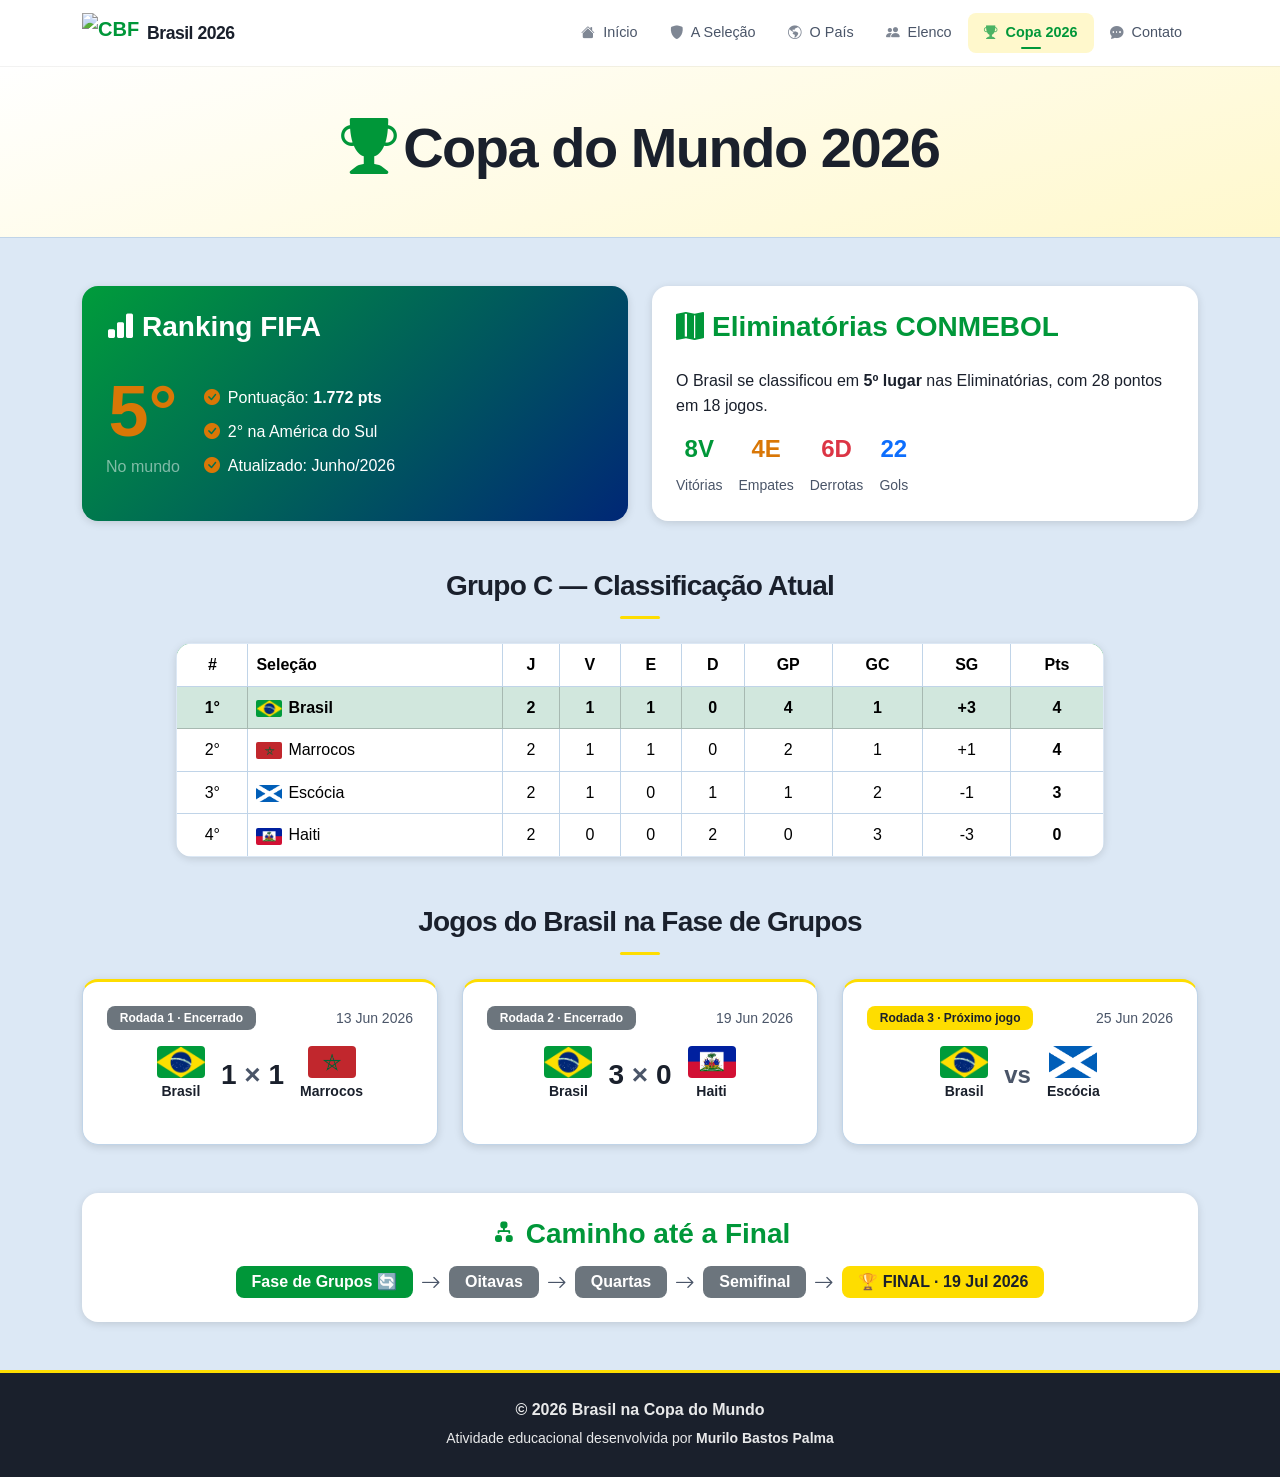
==== commit 15c64c71: "V1.3 V1.3" ====
--- a/copa2026.html
+++ b/copa2026.html
@@ -3,6 +3,7 @@
 <head>
   <meta charset="UTF-8"/>
   <meta name="viewport" content="width=device-width, initial-scale=1.0"/>
+  <link rel="icon" type="image/png" href="img/cbf_logo.png"/>
   <title>Copa 2026 - Brasil</title>
   <link rel="stylesheet" href="https://cdn.jsdelivr.net/npm/bootstrap@5.3.3/dist/css/bootstrap.min.css"/>
   <link rel="stylesheet" href="https://cdn.jsdelivr.net/npm/bootstrap-icons@1.11.3/font/bootstrap-icons.min.css"/>
@@ -35,7 +36,6 @@
   <div class="page-header text-center py-5">
     <div class="container">
       <h1 class="display-4 fw-bold"><i class="bi bi-trophy-fill me-2"></i>Copa do Mundo 2026</h1>
-      <p class="lead">O caminho do Brasil rumo ao Hexacampeonato</p>
     </div>
   </div>
 
@@ -48,12 +48,12 @@
           <h3 class="text-white fw-bold mb-4"><i class="bi bi-bar-chart-fill me-2"></i>Ranking FIFA</h3>
           <div class="d-flex align-items-center gap-4">
             <div class="text-center">
-              <h1 class="display-2 fw-bold text-warning mb-0">3°</h1>
+              <h1 class="display-2 fw-bold text-warning mb-0">5°</h1>
               <p class="text-white-50">No mundo</p>
             </div>
             <div class="text-white">
-              <p class="mb-2"><i class="bi bi-check-circle-fill text-warning me-2"></i>Pontuação: <strong>1.838 pts</strong></p>
-              <p class="mb-2"><i class="bi bi-check-circle-fill text-warning me-2"></i>1° na América do Sul</p>
+              <p class="mb-2"><i class="bi bi-check-circle-fill text-warning me-2"></i>Pontuação: <strong>1.772 pts</strong></p>
+              <p class="mb-2"><i class="bi bi-check-circle-fill text-warning me-2"></i>2° na América do Sul</p>
               <p class="mb-0"><i class="bi bi-check-circle-fill text-warning me-2"></i>Atualizado: Junho/2026</p>
             </div>
           </div>
@@ -62,22 +62,22 @@
       <div class="col-md-6">
         <div class="p-4 rounded-4 shadow h-100 bg-white">
           <h3 class="fw-bold mb-4 text-success"><i class="bi bi-map-fill me-2"></i>Eliminatórias CONMEBOL</h3>
-          <p>O Brasil se classificou em <strong>1º lugar</strong> nas Eliminatórias, com 45 pontos em 20 jogos.</p>
+          <p>O Brasil se classificou em <strong>5º lugar</strong> nas Eliminatórias, com 28 pontos em 18 jogos.</p>
           <div class="d-flex gap-3 mt-3">
             <div class="text-center">
-              <h4 class="fw-bold text-success">13V</h4>
+              <h4 class="fw-bold text-success">8V</h4>
               <small class="text-muted">Vitórias</small>
             </div>
             <div class="text-center">
-              <h4 class="fw-bold text-warning">6E</h4>
+              <h4 class="fw-bold text-warning">4E</h4>
               <small class="text-muted">Empates</small>
             </div>
             <div class="text-center">
-              <h4 class="fw-bold text-danger">1D</h4>
+              <h4 class="fw-bold text-danger">6D</h4>
               <small class="text-muted">Derrotas</small>
             </div>
             <div class="text-center">
-              <h4 class="fw-bold text-primary">41</h4>
+              <h4 class="fw-bold text-primary">22</h4>
               <small class="text-muted">Gols</small>
             </div>
           </div>
@@ -114,26 +114,25 @@
               </tr>
               <tr>
                 <td>2°</td>
-                <td class="text-start"><span class="me-2">🇲🇦</span>Marrocos</td>
+                <td class="text-start"><img src="img/bandeira_simples_marrocos.png" alt="Marrocos" style="width:26px;height:17px;object-fit:cover;border-radius:2px;margin-right:6px;">Marrocos</td>
                 <td>2</td><td>1</td><td>1</td><td>0</td><td>2</td><td>1</td><td>+1</td>
                 <td><strong>4</strong></td>
               </tr>
               <tr>
                 <td>3°</td>
-                <td class="text-start"><span class="me-2">🏴󠁧󠁢󠁳󠁣󠁴󠁿</span>Escócia</td>
+                <td class="text-start"><img src="img/bandeira_simples_escocia.png" alt="Escócia" style="width:26px;height:17px;object-fit:cover;border-radius:2px;margin-right:6px;">Escócia</td>
                 <td>2</td><td>1</td><td>0</td><td>1</td><td>1</td><td>2</td><td>-1</td>
                 <td><strong>3</strong></td>
               </tr>
               <tr>
                 <td>4°</td>
-                <td class="text-start"><span class="me-2">🇭🇹</span>Haiti</td>
+                <td class="text-start"><img src="img/bandeira_simples_haiti.png" alt="Haiti" style="width:26px;height:17px;object-fit:cover;border-radius:2px;margin-right:6px;">Haiti</td>
                 <td>2</td><td>0</td><td>0</td><td>2</td><td>0</td><td>3</td><td>-3</td>
                 <td><strong>0</strong></td>
               </tr>
             </tbody>
           </table>
         </div>
-        <p class="text-muted small text-center mt-2"><i class="bi bi-calendar-check me-1"></i>Atualizado em 20/06/2026 · 2 rodadas disputadas</p>
       </div>
     </div>
 
@@ -158,12 +157,10 @@
                 <div class="fs-3 fw-bold">1 <span class="text-muted">×</span> 1</div>
               </div>
               <div class="text-center">
-                <div class="fs-3">🇲🇦</div>
+                <div><img src="img/bandeira_simples_marrocos.png" alt="Marrocos" style="width:48px;height:32px;object-fit:cover;border-radius:4px;"></div>
                 <small class="fw-bold">Marrocos</small>
               </div>
             </div>
-            <p class="text-success small fw-bold mb-1">⚽ Vinicius Jr. (32')</p>
-            <p class="text-muted small mb-1"><i class="bi bi-geo-alt-fill me-1"></i>MetLife Stadium, Nova Jersey (EUA)</p>
           </div>
         </div>
       </div>
@@ -185,12 +182,10 @@
                 <div class="fs-3 fw-bold">3 <span class="text-muted">×</span> 0</div>
               </div>
               <div class="text-center">
-                <div class="fs-3">🇭🇹</div>
+                <div><img src="img/bandeira_simples_haiti.png" alt="Haiti" style="width:48px;height:32px;object-fit:cover;border-radius:4px;"></div>
                 <small class="fw-bold">Haiti</small>
               </div>
             </div>
-            <p class="text-success small fw-bold mb-1">⚽ M. Cunha (2×) · Vinicius Jr.</p>
-            <p class="text-muted small mb-1"><i class="bi bi-geo-alt-fill me-1"></i>Lincoln Financial Field, Filadélfia (EUA)</p>
           </div>
         </div>
       </div>
@@ -210,47 +205,11 @@
               </div>
               <span class="fs-4 fw-bold text-muted px-2">vs</span>
               <div class="text-center">
-                <div class="fs-3">🏴󠁧󠁢󠁳󠁣󠁴󠁿</div>
+                <div><img src="img/bandeira_simples_escocia.png" alt="Escócia" style="width:48px;height:32px;object-fit:cover;border-radius:4px;"></div>
                 <small class="fw-bold">Escócia</small>
               </div>
             </div>
-            <p class="text-muted small mb-1"><i class="bi bi-clock me-1"></i>19h (horário de Brasília)</p>
-            <p class="text-muted small mb-0"><i class="bi bi-geo-alt-fill me-1"></i>Hard Rock Stadium, Miami (EUA)</p>
-          </div>
-        </div>
-      </div>
-
-    </div>
-
-    <!-- FORMATO DA COPA 2026 -->
-    <h2 class="section-title text-center mb-4">Formato da Copa 2026</h2>
-    <div class="row g-4 mb-5">
-      <div class="col-md-3 col-sm-6">
-        <div class="text-center p-3 rounded-4 bg-white shadow-sm h-100">
-          <div class="fs-2 mb-2">🌍</div>
-          <h5 class="fw-bold">48 seleções</h5>
-          <p class="text-muted small">Maior Copa da história com 48 países participantes</p>
-        </div>
-      </div>
-      <div class="col-md-3 col-sm-6">
-        <div class="text-center p-3 rounded-4 bg-white shadow-sm h-100">
-          <div class="fs-2 mb-2">🏟️</div>
-          <h5 class="fw-bold">16 estádios</h5>
-          <p class="text-muted small">Espalhados pelo México, EUA e Canadá</p>
-        </div>
-      </div>
-      <div class="col-md-3 col-sm-6">
-        <div class="text-center p-3 rounded-4 bg-white shadow-sm h-100">
-          <div class="fs-2 mb-2">📅</div>
-          <h5 class="fw-bold">104 jogos</h5>
-          <p class="text-muted small">De 11 de junho a 19 de julho de 2026</p>
-        </div>
-      </div>
-      <div class="col-md-3 col-sm-6">
-        <div class="text-center p-3 rounded-4 bg-white shadow-sm h-100">
-          <div class="fs-2 mb-2">🏆</div>
-          <h5 class="fw-bold">12 grupos</h5>
-          <p class="text-muted small">Com 4 times cada, 32 classificados para as oitavas</p>
+          </div>
         </div>
       </div>
     </div>
@@ -276,7 +235,7 @@
   <footer class="footer-bg text-white py-4">
     <div class="container text-center">
       <p class="mb-1 fw-bold">© 2026 Brasil na Copa do Mundo</p>
-      <p class="mb-0 text-white-50 small">Site educacional desenvolvido com Bootstrap 5 · HTML · CSS · JS</p>
+      <p class="mb-1 small">Atividade educacional desenvolvida por <strong>Murilo Bastos Palma</strong></p>
     </div>
   </footer>
 
